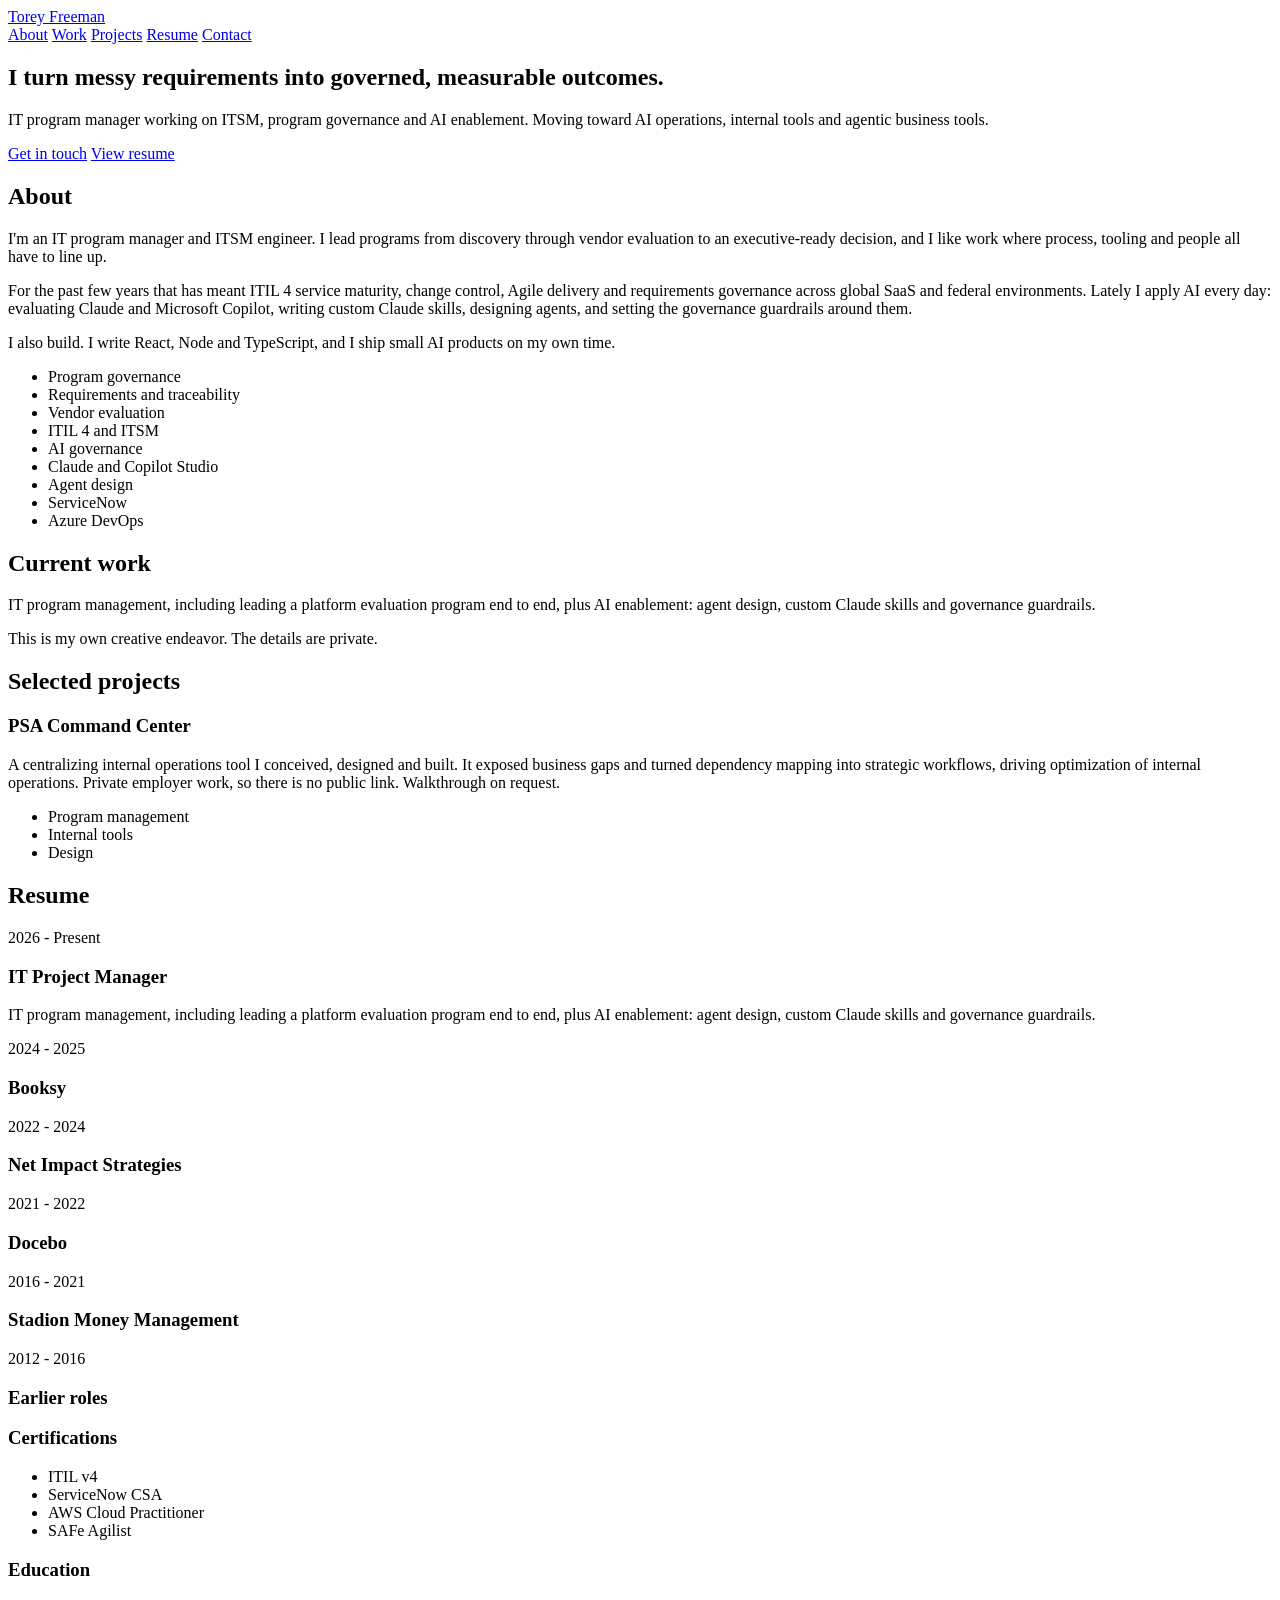
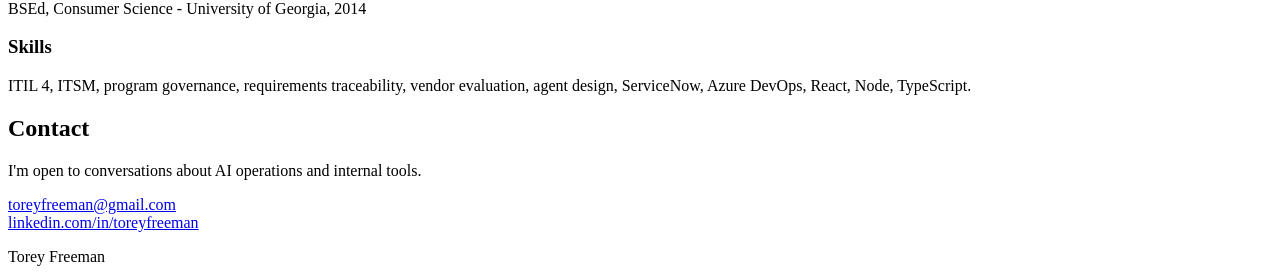
==== index.html @ 152022b4 "Rename 1-index.html to index.html" ====
<!doctype html>
<html lang="en">
<head>
<meta charset="utf-8">
<meta name="viewport" content="width=device-width, initial-scale=1">
<title>Torey Freeman</title>
<meta name="description" content="IT program manager working on ITSM, program governance and AI enablement.">
<link rel="stylesheet" href="style.css">
</head>
<body>
<header class="nav">
  <div class="wrap nav-inner">
    <a class="brand" href="#top">Torey Freeman</a>
    <nav>
      <a href="#about">About</a>
      <a href="#work">Work</a>
      <a href="#projects">Projects</a>
      <a href="#resume">Resume</a>
      <a href="#contact">Contact</a>
    </nav>
  </div>
</header>
<main id="top">
  <section class="hero wrap">
    <h1>I turn messy requirements into governed, measurable outcomes.</h1>
    <p class="lead">IT program manager working on ITSM, program governance and AI enablement. Moving toward AI operations, internal tools and agentic business tools.</p>
    <div class="buttons">
      <a class="btn primary" href="#contact">Get in touch</a>
      <a class="btn" href="#resume">View resume</a>
    </div>
  </section>

  <section id="about" class="wrap">
    <h2>About</h2>
    <p>I'm an IT program manager and ITSM engineer. I lead programs from discovery through vendor evaluation to an executive-ready decision, and I like work where process, tooling and people all have to line up.</p>
    <p>For the past few years that has meant ITIL 4 service maturity, change control, Agile delivery and requirements governance across global SaaS and federal environments. Lately I apply AI every day: evaluating Claude and Microsoft Copilot, writing custom Claude skills, designing agents, and setting the governance guardrails around them.</p>
    <p>I also build. I write React, Node and TypeScript, and I ship small AI products on my own time.</p>
    <ul class="chips">
      <li>Program governance</li><li>Requirements and traceability</li><li>Vendor evaluation</li><li>ITIL 4 and ITSM</li><li>AI governance</li><li>Claude and Copilot Studio</li><li>Agent design</li><li>ServiceNow</li><li>Azure DevOps</li>
    </ul>
  </section>

  <section id="work" class="wrap">
    <h2>Current work</h2>
    <p>IT program management, including leading a platform evaluation program end to end, plus AI enablement: agent design, custom Claude skills and governance guardrails.</p>
    <p>This is my own creative endeavor. The details are private.</p>
  </section>

  <section id="projects" class="wrap">
    <h2>Selected projects</h2>
    <article class="card">
      <h3>PSA Command Center</h3>
      <p>A centralizing internal operations tool I conceived, designed and built. It exposed business gaps and turned dependency mapping into strategic workflows, driving optimization of internal operations. Private employer work, so there is no public link. Walkthrough on request.</p>
      <ul class="chips">
        <li>Program management</li><li>Internal tools</li><li>Design</li>
      </ul>
    </article>
  </section>

  <section id="resume" class="wrap">
    <h2>Resume</h2>
    <div class="role">
      <div class="when">2026 - Present</div>
      <div><h3>IT Project Manager</h3>
      <p>IT program management, including leading a platform evaluation program end to end, plus AI enablement: agent design, custom Claude skills and governance guardrails.</p></div>
    </div>
    <div class="role"><div class="when">2024 - 2025</div><div><h3>Booksy</h3></div></div>
    <div class="role"><div class="when">2022 - 2024</div><div><h3>Net Impact Strategies</h3></div></div>
    <div class="role"><div class="when">2021 - 2022</div><div><h3>Docebo</h3></div></div>
    <div class="role"><div class="when">2016 - 2021</div><div><h3>Stadion Money Management</h3></div></div>
    <div class="role"><div class="when">2012 - 2016</div><div><h3>Earlier roles</h3></div></div>
    <h3 class="sub">Certifications</h3>
    <ul class="chips"><li>ITIL v4</li><li>ServiceNow CSA</li><li>AWS Cloud Practitioner</li><li>SAFe Agilist</li></ul>
    <h3 class="sub">Education</h3>
    <p>BSEd, Consumer Science - University of Georgia, 2014</p>
    <h3 class="sub">Skills</h3>
    <p>ITIL 4, ITSM, program governance, requirements traceability, vendor evaluation, agent design, ServiceNow, Azure DevOps, React, Node, TypeScript.</p>
  </section>

  <section id="contact" class="wrap">
    <h2>Contact</h2>
    <p>I'm open to conversations about AI operations and internal tools.</p>
    <p><a href="mailto:toreyfreeman@gmail.com">toreyfreeman@gmail.com</a><br>
    <a href="https://www.linkedin.com/in/toreyfreeman">linkedin.com/in/toreyfreeman</a></p>
  </section>
</main>
<footer class="wrap foot">Torey Freeman</footer>
</body>
</html>
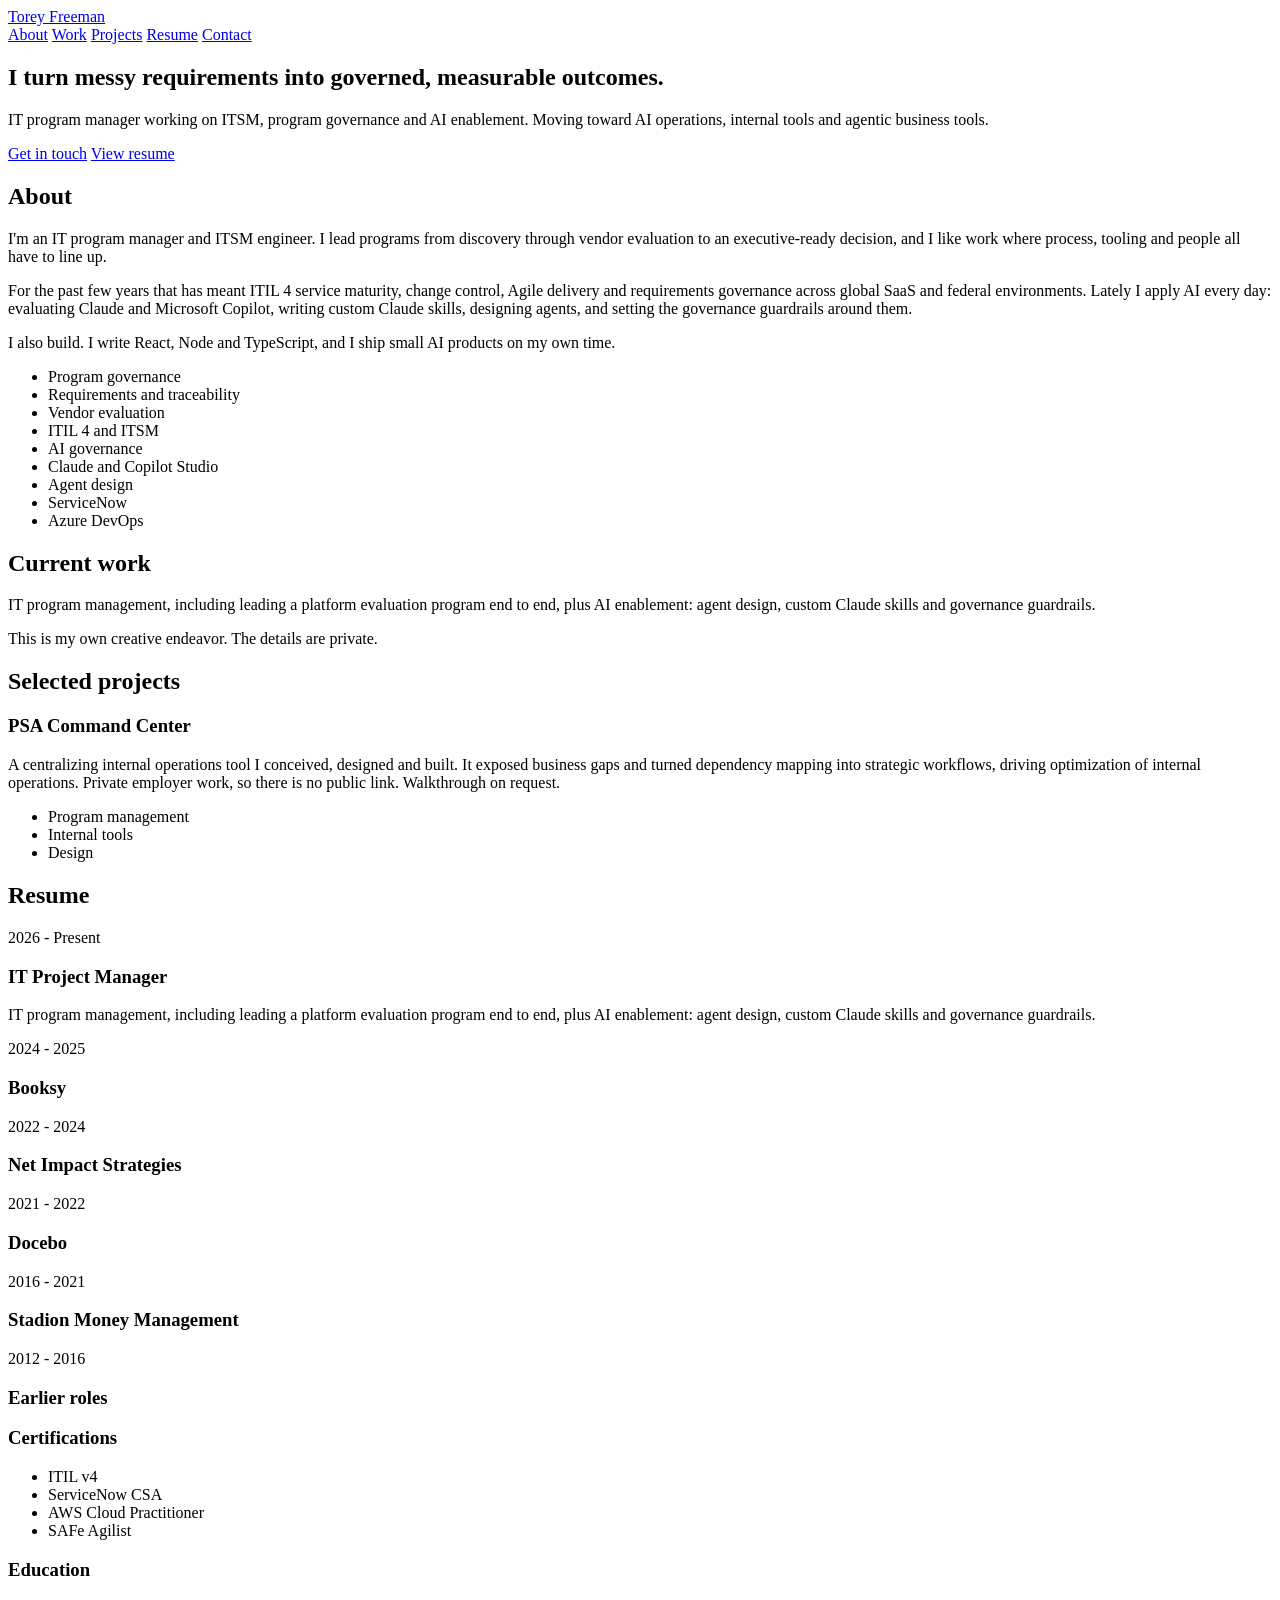
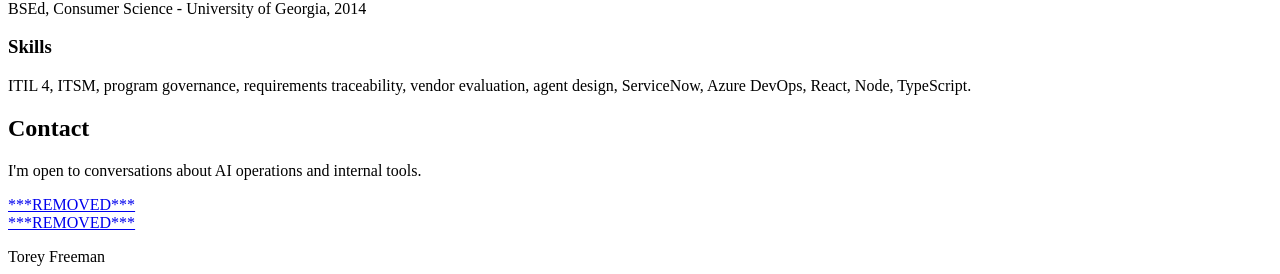
==== commit b1629c19: "Rename 1-index.html to index.html" ====
--- a/index.html
+++ b/index.html
@@ -80,8 +80,8 @@
   <section id="contact" class="wrap">
     <h2>Contact</h2>
     <p>I'm open to conversations about AI operations and internal tools.</p>
-    <p><a href="mailto:toreyfreeman@gmail.com">toreyfreeman@gmail.com</a><br>
-    <a href="https://www.linkedin.com/in/toreyfreeman">linkedin.com/in/toreyfreeman</a></p>
+    <p><a href="mailto:***REMOVED***">***REMOVED***</a><br>
+    <a href="***REMOVED***">***REMOVED***</a></p>
   </section>
 </main>
 <footer class="wrap foot">Torey Freeman</footer>
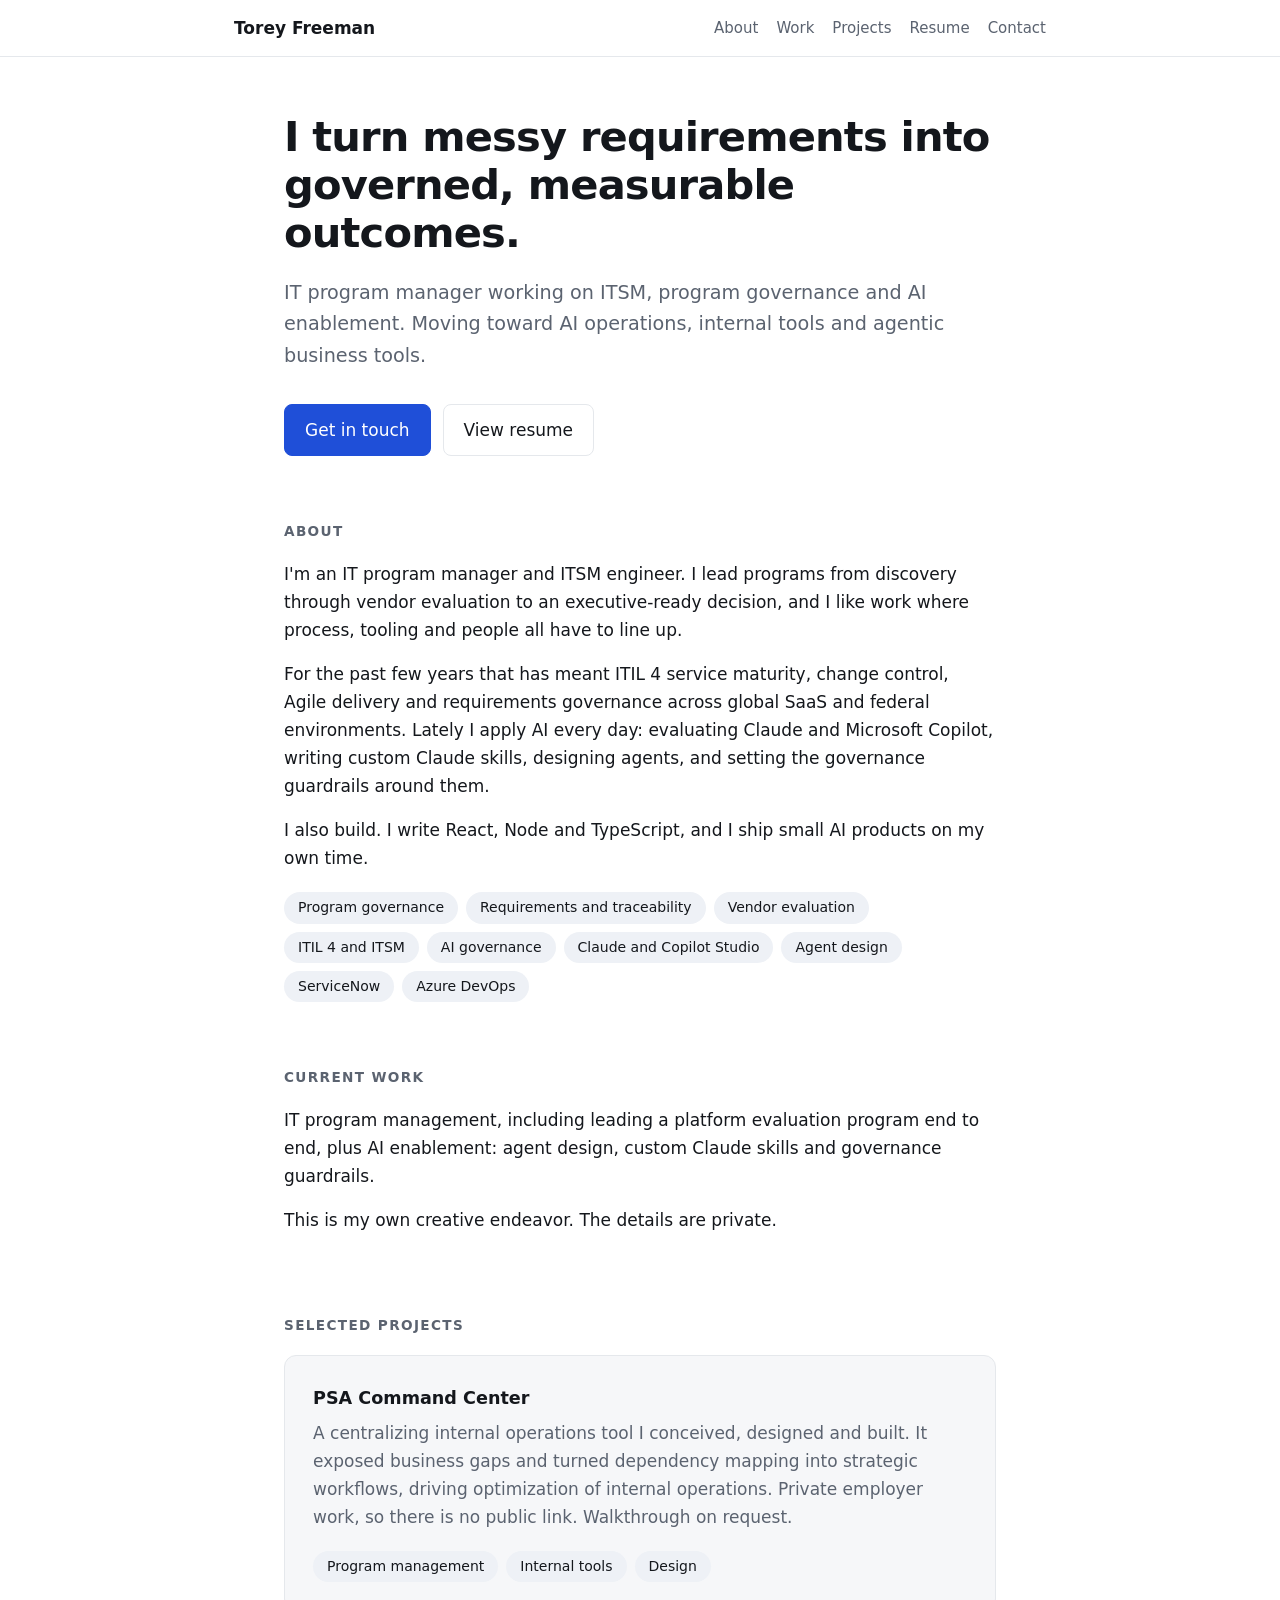
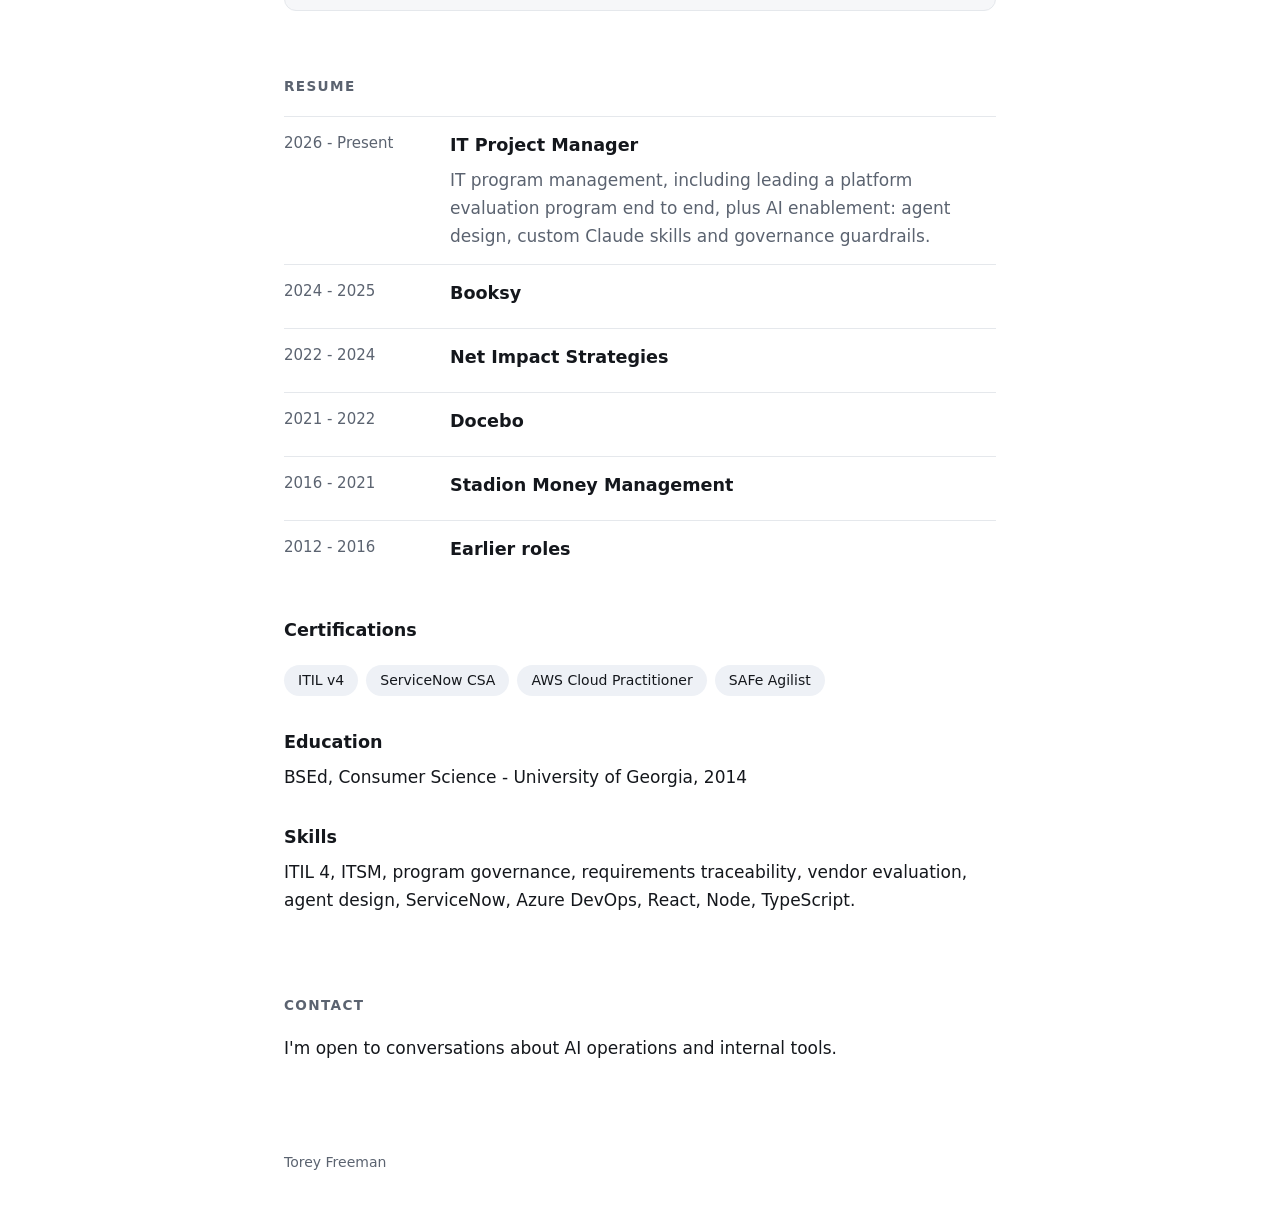
==== commit 31825a91: "Remove public email and LinkedIn contact links Removed email and LinkedIn links from the contact sec" ====
--- a/index.html
+++ b/index.html
@@ -80,8 +80,6 @@
   <section id="contact" class="wrap">
     <h2>Contact</h2>
     <p>I'm open to conversations about AI operations and internal tools.</p>
-    <p><a href="mailto:***REMOVED***">***REMOVED***</a><br>
-    <a href="***REMOVED***">***REMOVED***</a></p>
   </section>
 </main>
 <footer class="wrap foot">Torey Freeman</footer>
--- a/style.css
+++ b/style.css
@@ -0,0 +1,33 @@
+:root{--bg:#fff;--fg:#14171c;--muted:#5b6370;--line:#e5e8ec;--card:#f6f7f9;--accent:#1f4fd8;--chip:#eef1f6}
+@media (prefers-color-scheme:dark){:root{--bg:#0f1114;--fg:#e8eaee;--muted:#9aa2af;--line:#252a31;--card:#171a1f;--accent:#7da2ff;--chip:#1e232a}}
+*{box-sizing:border-box}
+html{scroll-behavior:smooth}
+body{margin:0;background:var(--bg);color:var(--fg);font:17px/1.65 system-ui,-apple-system,"Segoe UI",Roboto,sans-serif}
+.wrap{max-width:760px;margin:0 auto;padding:0 24px}
+a{color:var(--accent)}
+.nav{position:sticky;top:0;background:var(--bg);border-bottom:1px solid var(--line);z-index:5}
+.nav-inner{display:flex;justify-content:space-between;align-items:center;gap:16px;padding-top:14px;padding-bottom:14px;max-width:860px}
+.brand{font-weight:600;color:var(--fg);text-decoration:none;white-space:nowrap}
+nav{display:flex;gap:18px;flex-wrap:wrap;justify-content:flex-end}
+nav a{color:var(--muted);text-decoration:none;font-size:15px}
+nav a:hover{color:var(--fg)}
+.hero{padding-top:96px;padding-bottom:48px}
+h1{font-size:2.6rem;line-height:1.15;letter-spacing:-.02em;margin:0 0 20px}
+.lead{font-size:1.2rem;color:var(--muted);margin:0 0 32px}
+.buttons{display:flex;gap:12px;flex-wrap:wrap}
+.btn{display:inline-block;padding:11px 20px;border:1px solid var(--line);border-radius:8px;color:var(--fg);text-decoration:none;font-weight:500}
+.btn.primary{background:var(--accent);border-color:var(--accent);color:var(--bg)}
+section.wrap{padding-top:56px;padding-bottom:8px}
+h2{font-size:.85rem;text-transform:uppercase;letter-spacing:.1em;color:var(--muted);margin:0 0 18px}
+h3{font-size:1.1rem;margin:0 0 6px}
+h3.sub{margin-top:32px}
+p{margin:0 0 16px}
+.chips{list-style:none;padding:0;margin:20px 0 0;display:flex;flex-wrap:wrap;gap:8px}
+.chips li{background:var(--chip);border-radius:999px;padding:4px 14px;font-size:14px}
+.card{background:var(--card);border:1px solid var(--line);border-radius:12px;padding:28px}
+.card p{color:var(--muted)}
+.role{display:grid;grid-template-columns:150px 1fr;gap:16px;padding:14px 0;border-top:1px solid var(--line)}
+.role .when{color:var(--muted);font-size:15px}
+.role p{margin:4px 0 0;color:var(--muted)}
+.foot{padding-top:64px;padding-bottom:48px;color:var(--muted);font-size:14px}
+@media (max-width:600px){h1{font-size:2rem}.hero{padding-top:56px}.role{grid-template-columns:1fr;gap:2px}.nav-inner{flex-direction:column;align-items:flex-start;gap:6px}nav{justify-content:flex-start;gap:14px}}
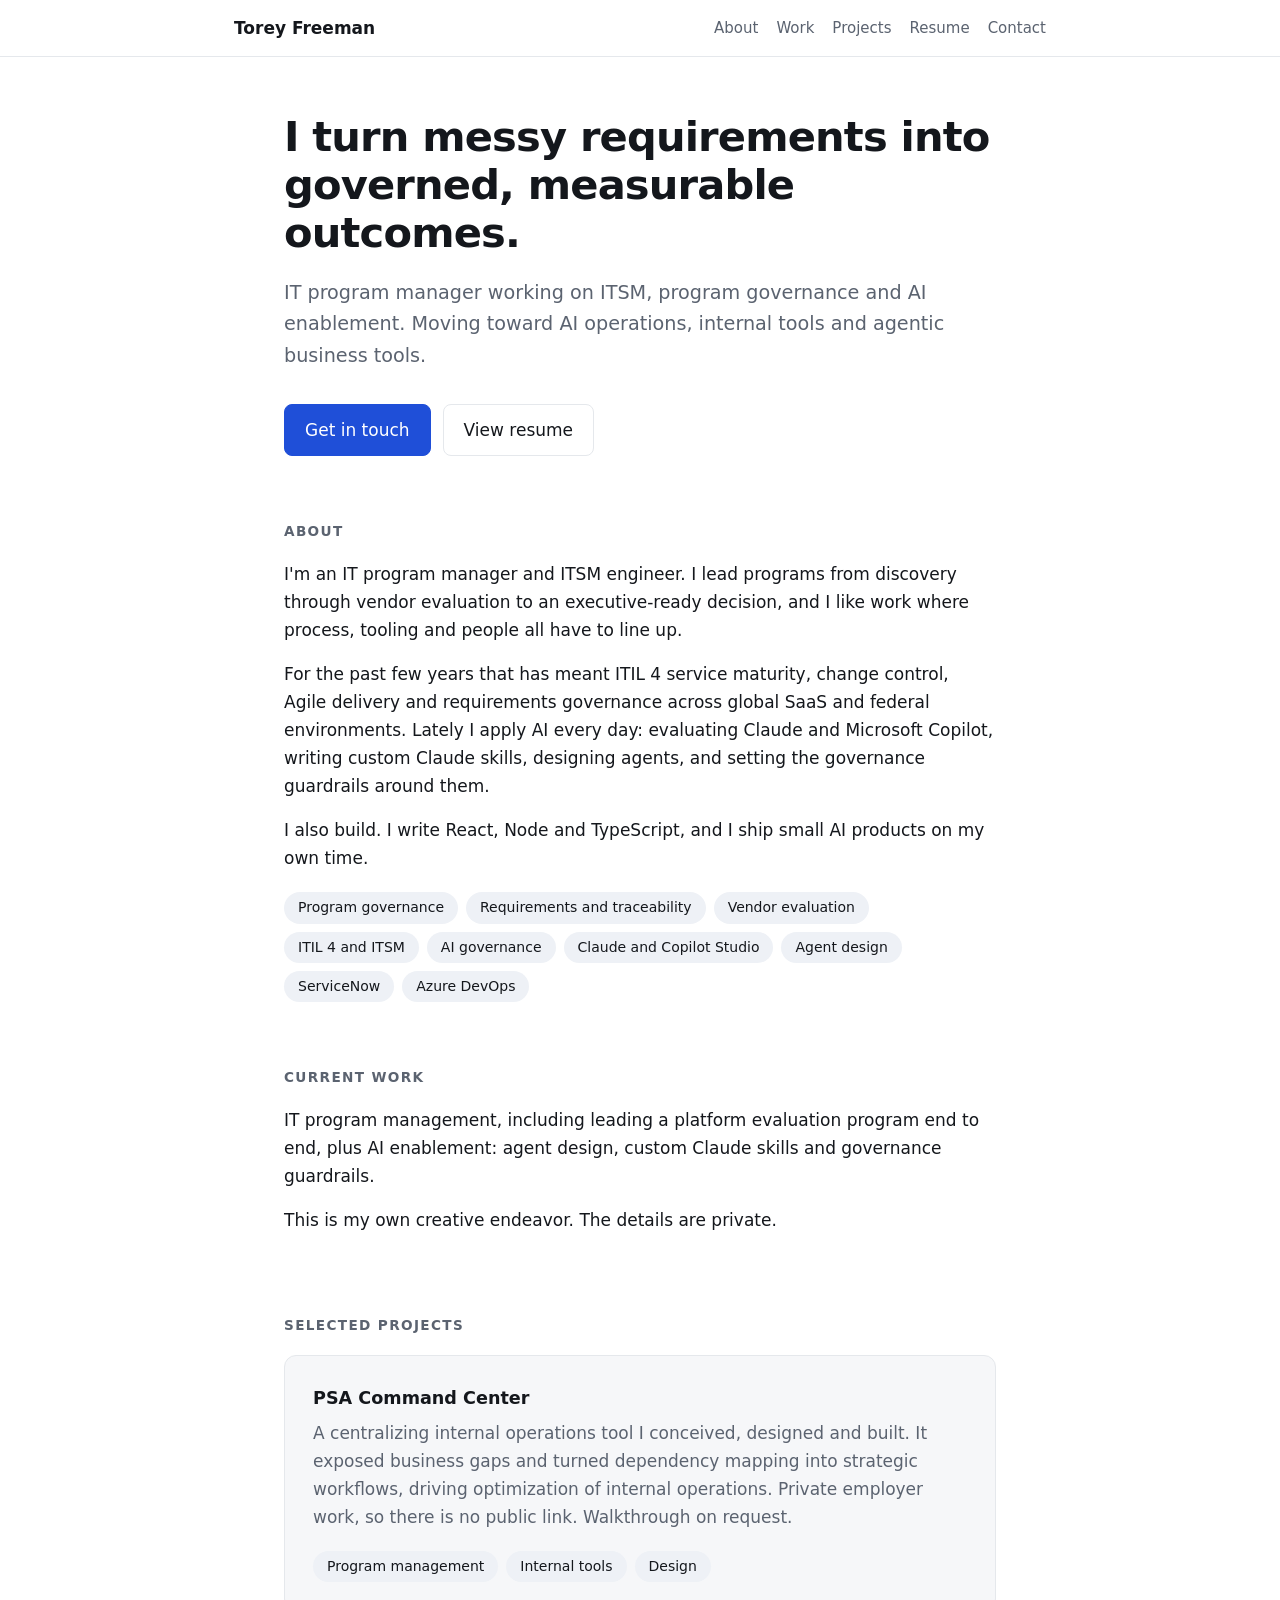
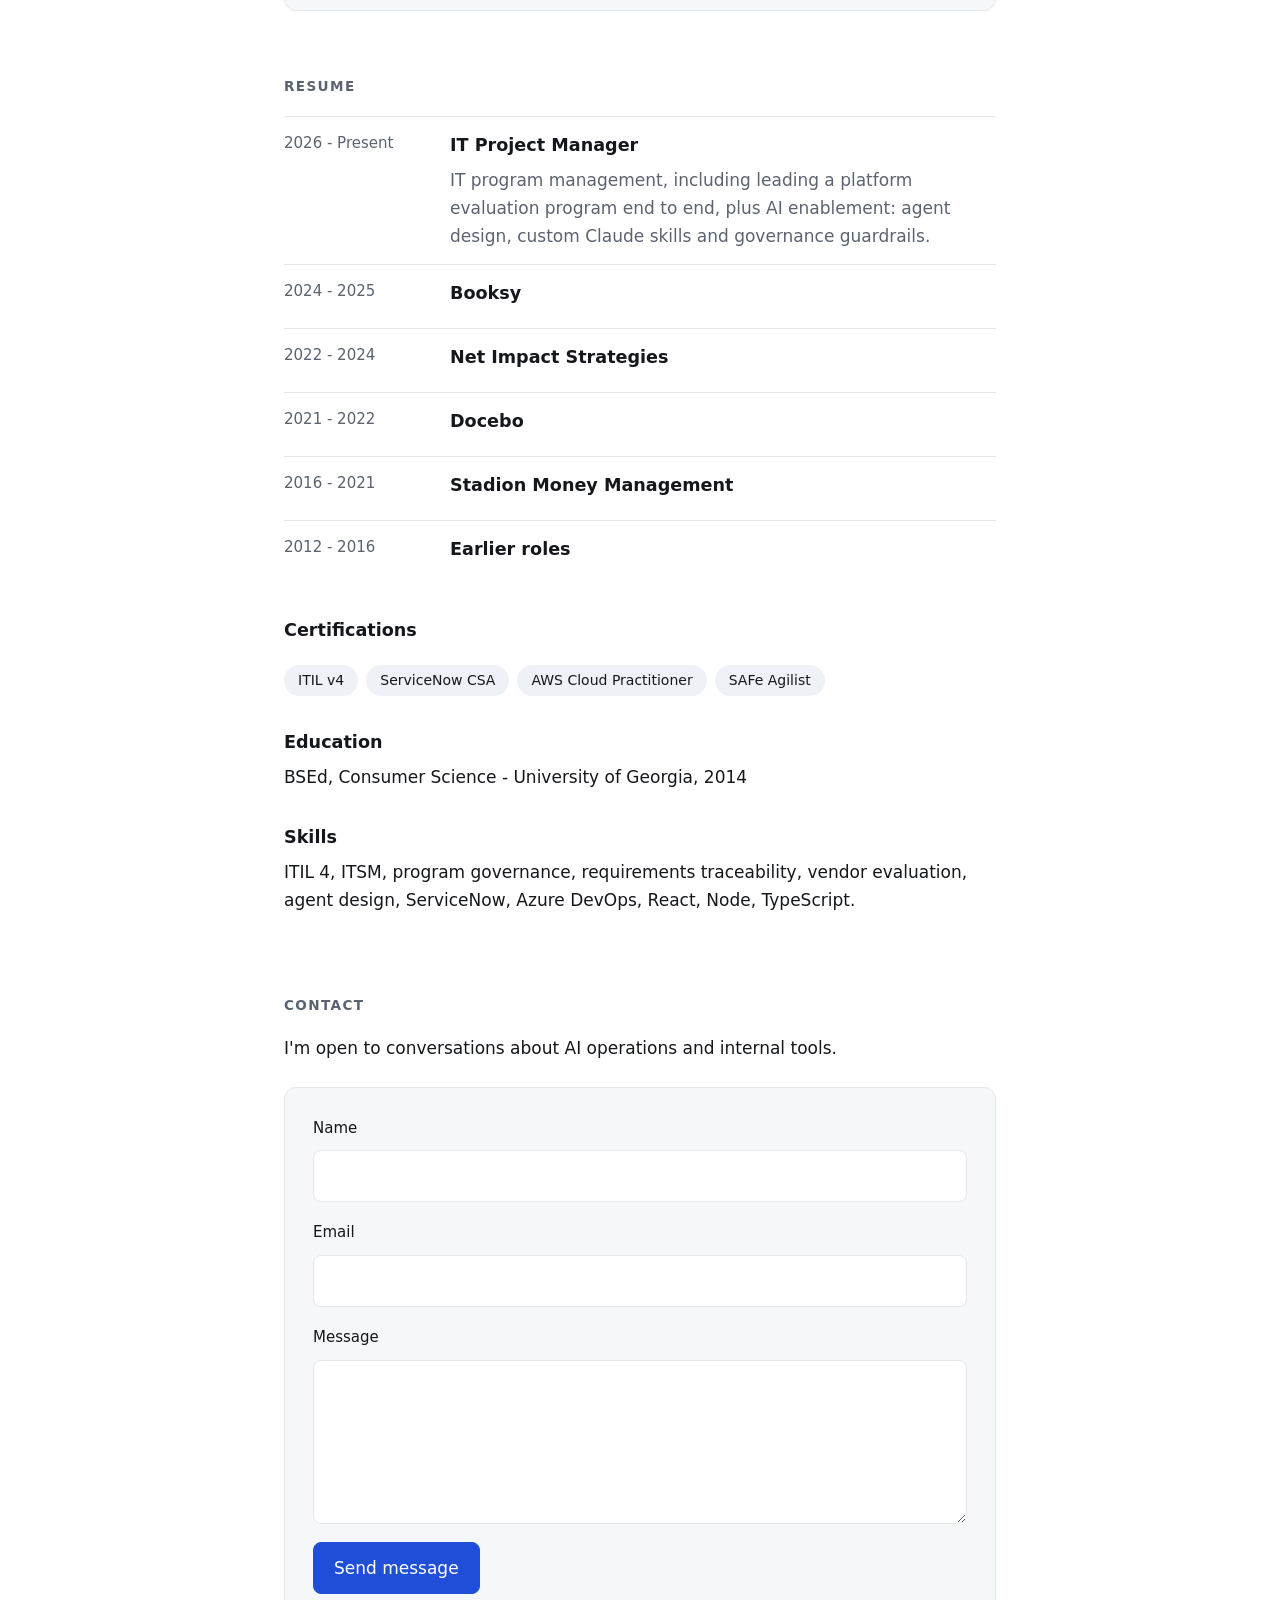
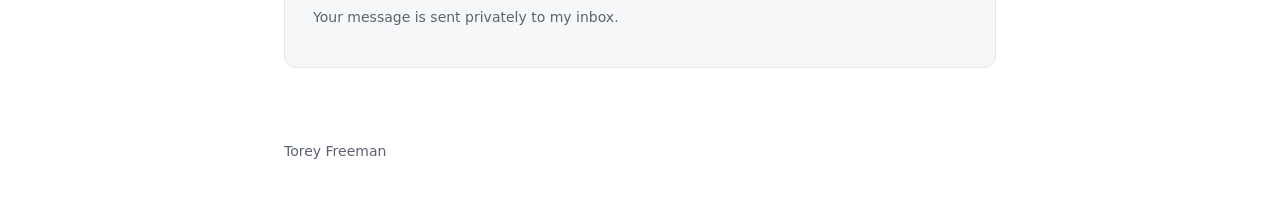
==== commit 323facc4: "Add private contact form" ====
--- a/index.html
+++ b/index.html
@@ -6,6 +6,17 @@
 <title>Torey Freeman</title>
 <meta name="description" content="IT program manager working on ITSM, program governance and AI enablement.">
 <link rel="stylesheet" href="style.css">
+<style>
+.contact-form{display:grid;gap:10px;margin-top:24px}
+.contact-form label{font-size:15px;font-weight:500}
+.contact-form input:not([type=hidden]):not([type=checkbox]),.contact-form textarea{width:100%;padding:11px 14px;border:1px solid var(--line);border-radius:8px;background:var(--bg);color:var(--fg);font:inherit;margin-bottom:8px}
+.contact-form textarea{resize:vertical;min-height:140px}
+.contact-form input:focus-visible,.contact-form textarea:focus-visible,.contact-form button:focus-visible{outline:2px solid var(--accent);outline-offset:3px}
+.contact-form button{justify-self:start;font:inherit;cursor:pointer}
+.contact-form button:disabled{opacity:.65;cursor:wait}
+.contact-form .form-note{font-size:14px;color:var(--muted);margin:2px 0 0}
+#form-status{margin:0}
+</style>
 </head>
 <body>
 <header class="nav">
@@ -80,8 +91,48 @@
   <section id="contact" class="wrap">
     <h2>Contact</h2>
     <p>I'm open to conversations about AI operations and internal tools.</p>
+    <form id="contact-form" class="card contact-form" action="/api/contact" method="POST">
+      <input type="checkbox" name="botcheck" tabindex="-1" aria-hidden="true" style="display:none">
+      <label for="contact-name">Name</label>
+      <input id="contact-name" name="name" autocomplete="name" maxlength="120" required>
+      <label for="contact-email">Email</label>
+      <input id="contact-email" type="email" name="email" autocomplete="email" maxlength="254" required>
+      <label for="contact-message">Message</label>
+      <textarea id="contact-message" name="message" rows="5" maxlength="5000" required></textarea>
+      <button class="btn primary" type="submit">Send message</button>
+      <p class="form-note">Your message is sent privately to my inbox.</p>
+      <p id="form-status" role="status" aria-live="polite"></p>
+    </form>
+
   </section>
 </main>
 <footer class="wrap foot">Torey Freeman</footer>
+<script>
+const form = document.getElementById('contact-form');
+form.addEventListener('submit', async (event) => {
+  event.preventDefault();
+  const button = form.querySelector('button');
+  const status = document.getElementById('form-status');
+  button.disabled = true;
+  status.textContent = 'Sending...';
+  const data = Object.fromEntries(new FormData(form));
+  delete data.redirect;
+  try {
+    const response = await fetch(form.action, {
+      method: 'POST',
+      headers: {'Content-Type': 'application/json', 'Accept': 'application/json'},
+      body: JSON.stringify(data)
+    });
+    const result = await response.json();
+    if (!response.ok || !result.success) throw new Error('Submission failed');
+    form.reset();
+    status.textContent = 'Thanks, your message has been sent.';
+  } catch (error) {
+    status.textContent = 'Your message could not be sent. Please try again in a moment.';
+  } finally {
+    button.disabled = false;
+  }
+});
+</script>
 </body>
 </html>
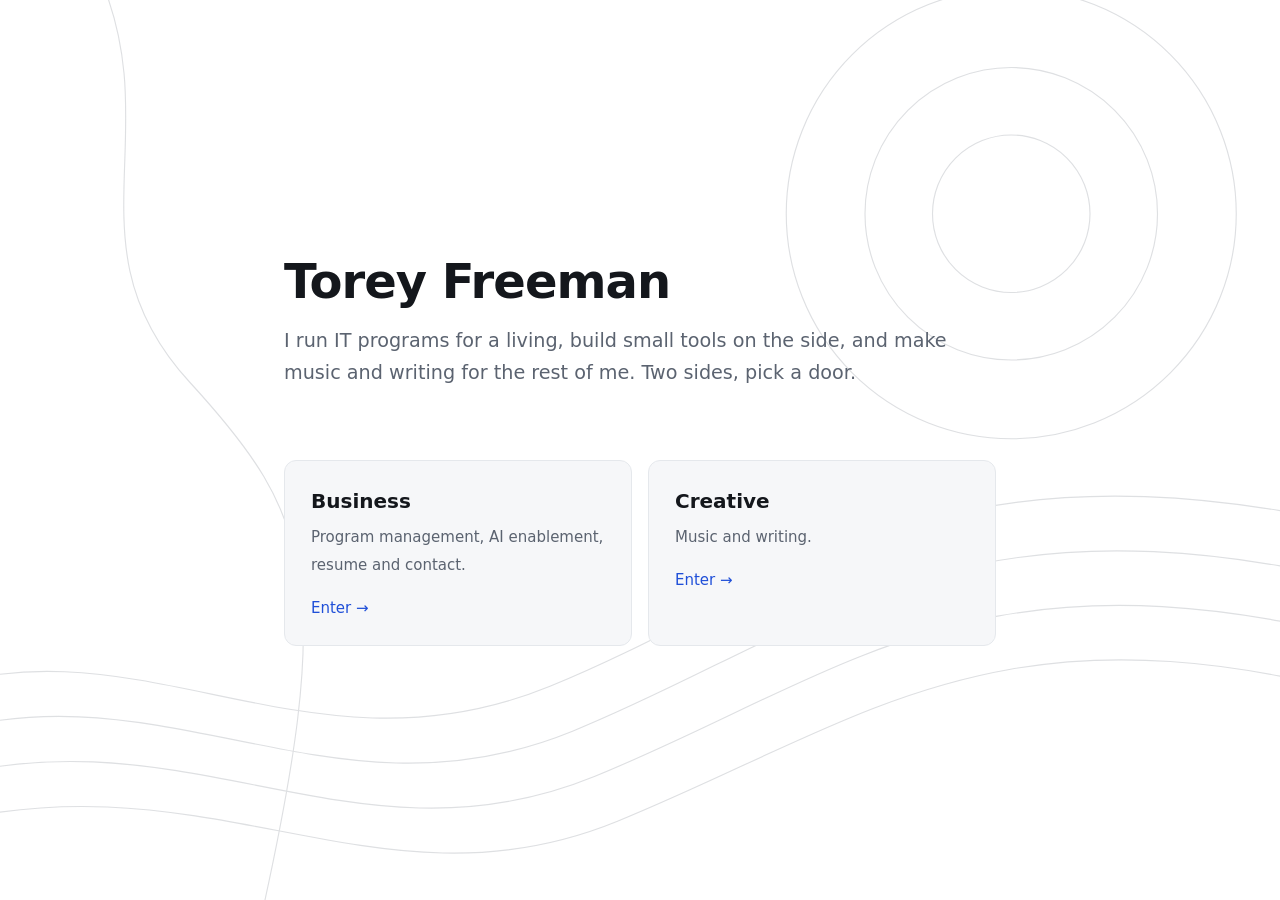
==== commit 249cdf38: "Update index.html Updated the meta description and modified the content structure of the index.html " ====
--- a/index.html
+++ b/index.html
@@ -4,135 +4,18 @@
 <meta charset="utf-8">
 <meta name="viewport" content="width=device-width, initial-scale=1">
 <title>Torey Freeman</title>
-<meta name="description" content="IT program manager working on ITSM, program governance and AI enablement.">
+<meta name="description" content="Torey Freeman. Business and creative work.">
 <link rel="stylesheet" href="style.css">
-<style>
-.contact-form{display:grid;gap:10px;margin-top:24px}
-.contact-form label{font-size:15px;font-weight:500}
-.contact-form input:not([type=hidden]):not([type=checkbox]),.contact-form textarea{width:100%;padding:11px 14px;border:1px solid var(--line);border-radius:8px;background:var(--bg);color:var(--fg);font:inherit;margin-bottom:8px}
-.contact-form textarea{resize:vertical;min-height:140px}
-.contact-form input:focus-visible,.contact-form textarea:focus-visible,.contact-form button:focus-visible{outline:2px solid var(--accent);outline-offset:3px}
-.contact-form button{justify-self:start;font:inherit;cursor:pointer}
-.contact-form button:disabled{opacity:.65;cursor:wait}
-.contact-form .form-note{font-size:14px;color:var(--muted);margin:2px 0 0}
-#form-status{margin:0}
-</style>
 </head>
 <body>
-<header class="nav">
-  <div class="wrap nav-inner">
-    <a class="brand" href="#top">Torey Freeman</a>
-    <nav>
-      <a href="#about">About</a>
-      <a href="#work">Work</a>
-      <a href="#projects">Projects</a>
-      <a href="#resume">Resume</a>
-      <a href="#contact">Contact</a>
-    </nav>
+<svg class="lines" viewBox="0 0 1200 800" preserveAspectRatio="xMidYMid slice" aria-hidden="true" focusable="false" fill="none" stroke="currentColor" stroke-width="1" vector-effect="non-scaling-stroke"><path d="M-50 620C150 540 300 700 520 610S860 380 1250 470"/><path d="M-50 660C170 580 320 740 540 650S880 430 1250 520"/><path d="M-50 700C190 620 340 780 560 690S900 480 1250 570"/><path d="M-50 740C210 660 360 820 580 730S920 530 1250 620"/><circle cx="930" cy="190" r="70"/><circle cx="930" cy="190" r="130"/><circle cx="930" cy="190" r="200"/><path d="M120 -20C180 120 90 220 200 340S330 520 260 830"/></svg>
+<main class="wrap intro">
+  <h1>Torey Freeman</h1>
+  <p class="lead">I run IT programs for a living, build small tools on the side, and make music and writing for the rest of me. Two sides, pick a door.</p>
+  <div class="doors">
+    <a class="door" href="business.html"><strong>Business</strong><span>Program management, AI enablement, resume and contact.</span><em>Enter &rarr;</em></a>
+    <a class="door" href="creative.html"><strong>Creative</strong><span>Music and writing.</span><em>Enter &rarr;</em></a>
   </div>
-</header>
-<main id="top">
-  <section class="hero wrap">
-    <h1>I turn messy requirements into governed, measurable outcomes.</h1>
-    <p class="lead">IT program manager working on ITSM, program governance and AI enablement. Moving toward AI operations, internal tools and agentic business tools.</p>
-    <div class="buttons">
-      <a class="btn primary" href="#contact">Get in touch</a>
-      <a class="btn" href="#resume">View resume</a>
-    </div>
-  </section>
-
-  <section id="about" class="wrap">
-    <h2>About</h2>
-    <p>I'm an IT program manager and ITSM engineer. I lead programs from discovery through vendor evaluation to an executive-ready decision, and I like work where process, tooling and people all have to line up.</p>
-    <p>For the past few years that has meant ITIL 4 service maturity, change control, Agile delivery and requirements governance across global SaaS and federal environments. Lately I apply AI every day: evaluating Claude and Microsoft Copilot, writing custom Claude skills, designing agents, and setting the governance guardrails around them.</p>
-    <p>I also build. I write React, Node and TypeScript, and I ship small AI products on my own time.</p>
-    <ul class="chips">
-      <li>Program governance</li><li>Requirements and traceability</li><li>Vendor evaluation</li><li>ITIL 4 and ITSM</li><li>AI governance</li><li>Claude and Copilot Studio</li><li>Agent design</li><li>ServiceNow</li><li>Azure DevOps</li>
-    </ul>
-  </section>
-
-  <section id="work" class="wrap">
-    <h2>Current work</h2>
-    <p>IT program management, including leading a platform evaluation program end to end, plus AI enablement: agent design, custom Claude skills and governance guardrails.</p>
-    <p>This is my own creative endeavor. The details are private.</p>
-  </section>
-
-  <section id="projects" class="wrap">
-    <h2>Selected projects</h2>
-    <article class="card">
-      <h3>PSA Command Center</h3>
-      <p>A centralizing internal operations tool I conceived, designed and built. It exposed business gaps and turned dependency mapping into strategic workflows, driving optimization of internal operations. Private employer work, so there is no public link. Walkthrough on request.</p>
-      <ul class="chips">
-        <li>Program management</li><li>Internal tools</li><li>Design</li>
-      </ul>
-    </article>
-  </section>
-
-  <section id="resume" class="wrap">
-    <h2>Resume</h2>
-    <div class="role">
-      <div class="when">2026 - Present</div>
-      <div><h3>IT Project Manager</h3>
-      <p>IT program management, including leading a platform evaluation program end to end, plus AI enablement: agent design, custom Claude skills and governance guardrails.</p></div>
-    </div>
-    <div class="role"><div class="when">2024 - 2025</div><div><h3>Booksy</h3></div></div>
-    <div class="role"><div class="when">2022 - 2024</div><div><h3>Net Impact Strategies</h3></div></div>
-    <div class="role"><div class="when">2021 - 2022</div><div><h3>Docebo</h3></div></div>
-    <div class="role"><div class="when">2016 - 2021</div><div><h3>Stadion Money Management</h3></div></div>
-    <div class="role"><div class="when">2012 - 2016</div><div><h3>Earlier roles</h3></div></div>
-    <h3 class="sub">Certifications</h3>
-    <ul class="chips"><li>ITIL v4</li><li>ServiceNow CSA</li><li>AWS Cloud Practitioner</li><li>SAFe Agilist</li></ul>
-    <h3 class="sub">Education</h3>
-    <p>BSEd, Consumer Science - University of Georgia, 2014</p>
-    <h3 class="sub">Skills</h3>
-    <p>ITIL 4, ITSM, program governance, requirements traceability, vendor evaluation, agent design, ServiceNow, Azure DevOps, React, Node, TypeScript.</p>
-  </section>
-
-  <section id="contact" class="wrap">
-    <h2>Contact</h2>
-    <p>I'm open to conversations about AI operations and internal tools.</p>
-    <form id="contact-form" class="card contact-form" action="/api/contact" method="POST">
-      <input type="checkbox" name="botcheck" tabindex="-1" aria-hidden="true" style="display:none">
-      <label for="contact-name">Name</label>
-      <input id="contact-name" name="name" autocomplete="name" maxlength="120" required>
-      <label for="contact-email">Email</label>
-      <input id="contact-email" type="email" name="email" autocomplete="email" maxlength="254" required>
-      <label for="contact-message">Message</label>
-      <textarea id="contact-message" name="message" rows="5" maxlength="5000" required></textarea>
-      <button class="btn primary" type="submit">Send message</button>
-      <p class="form-note">Your message is sent privately to my inbox.</p>
-      <p id="form-status" role="status" aria-live="polite"></p>
-    </form>
-
-  </section>
 </main>
-<footer class="wrap foot">Torey Freeman</footer>
-<script>
-const form = document.getElementById('contact-form');
-form.addEventListener('submit', async (event) => {
-  event.preventDefault();
-  const button = form.querySelector('button');
-  const status = document.getElementById('form-status');
-  button.disabled = true;
-  status.textContent = 'Sending...';
-  const data = Object.fromEntries(new FormData(form));
-  delete data.redirect;
-  try {
-    const response = await fetch(form.action, {
-      method: 'POST',
-      headers: {'Content-Type': 'application/json', 'Accept': 'application/json'},
-      body: JSON.stringify(data)
-    });
-    const result = await response.json();
-    if (!response.ok || !result.success) throw new Error('Submission failed');
-    form.reset();
-    status.textContent = 'Thanks, your message has been sent.';
-  } catch (error) {
-    status.textContent = 'Your message could not be sent. Please try again in a moment.';
-  } finally {
-    button.disabled = false;
-  }
-});
-</script>
 </body>
 </html>
--- a/style.css
+++ b/style.css
@@ -31,3 +31,20 @@
 .role p{margin:4px 0 0;color:var(--muted)}
 .foot{padding-top:64px;padding-bottom:48px;color:var(--muted);font-size:14px}
 @media (max-width:600px){h1{font-size:2rem}.hero{padding-top:56px}.role{grid-template-columns:1fr;gap:2px}.nav-inner{flex-direction:column;align-items:flex-start;gap:6px}nav{justify-content:flex-start;gap:14px}}
+.lines{position:fixed;inset:0;width:100%;height:100%;z-index:-1;pointer-events:none;color:var(--muted);opacity:.2}
+@media (prefers-color-scheme:dark){.lines{opacity:.16}}
+.nav{background:color-mix(in srgb,var(--bg) 88%,transparent);backdrop-filter:blur(6px)}
+.intro{min-height:100vh;display:flex;flex-direction:column;justify-content:center;padding-top:48px;padding-bottom:48px}
+.intro h1{font-size:3rem;margin-bottom:16px}
+.doors{display:grid;grid-template-columns:1fr 1fr;gap:16px;margin-top:40px}
+.door{display:block;background:var(--card);border:1px solid var(--line);border-radius:12px;padding:24px 26px;color:var(--fg);text-decoration:none;transition:border-color .2s}
+.door:hover,.door:focus-visible{border-color:var(--accent)}
+.door:focus-visible{outline:2px solid var(--accent);outline-offset:3px}
+.door strong{display:block;font-size:1.25rem;margin-bottom:4px}
+.door span{color:var(--muted);font-size:15px}
+.door em{display:block;margin-top:18px;font-style:normal;color:var(--accent);font-size:15px}
+.page-head{padding-top:72px;padding-bottom:16px}
+.page-head h1{font-size:2.2rem}
+.quote{color:var(--muted);font-style:italic;margin:0 0 28px}
+@media (max-width:600px){.doors{grid-template-columns:1fr}.intro h1{font-size:2.3rem}.page-head{padding-top:40px}}
+@media (prefers-reduced-motion:reduce){.door{transition:none}html{scroll-behavior:auto}}
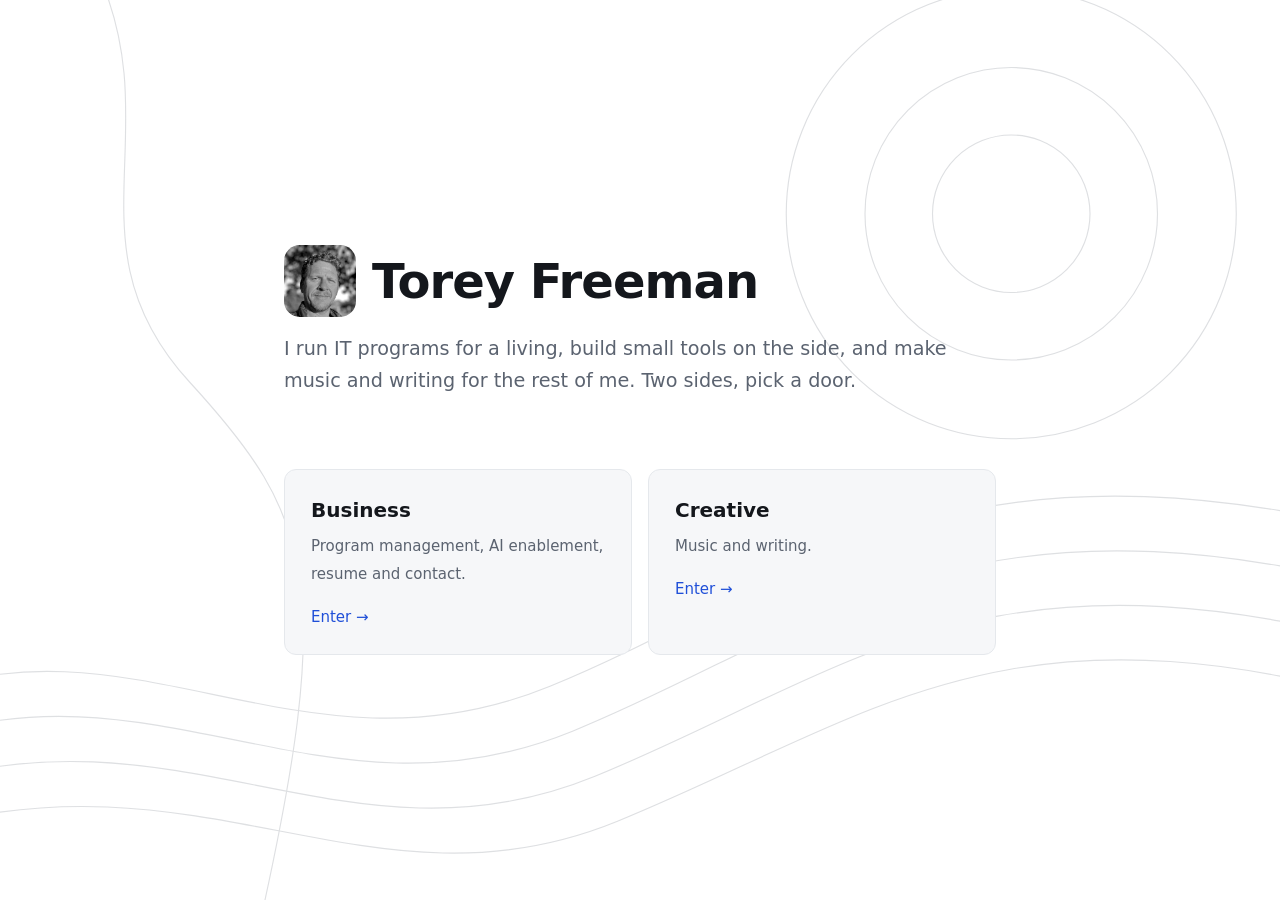
==== commit 287f4215: "Update index.html" ====
--- a/index.html
+++ b/index.html
@@ -10,7 +10,7 @@
 <body>
 <svg class="lines" viewBox="0 0 1200 800" preserveAspectRatio="xMidYMid slice" aria-hidden="true" focusable="false" fill="none" stroke="currentColor" stroke-width="1" vector-effect="non-scaling-stroke"><path d="M-50 620C150 540 300 700 520 610S860 380 1250 470"/><path d="M-50 660C170 580 320 740 540 650S880 430 1250 520"/><path d="M-50 700C190 620 340 780 560 690S900 480 1250 570"/><path d="M-50 740C210 660 360 820 580 730S920 530 1250 620"/><circle cx="930" cy="190" r="70"/><circle cx="930" cy="190" r="130"/><circle cx="930" cy="190" r="200"/><path d="M120 -20C180 120 90 220 200 340S330 520 260 830"/></svg>
 <main class="wrap intro">
-  <h1>Torey Freeman</h1>
+  <h1 class="name"><img class="avatar" src="6-torey.jpg" alt="Black and white portrait of Torey Freeman" width="72" height="72"><span>Torey Freeman</span></h1>
   <p class="lead">I run IT programs for a living, build small tools on the side, and make music and writing for the rest of me. Two sides, pick a door.</p>
   <div class="doors">
     <a class="door" href="business.html"><strong>Business</strong><span>Program management, AI enablement, resume and contact.</span><em>Enter &rarr;</em></a>
--- a/style.css
+++ b/style.css
@@ -48,3 +48,15 @@
 .quote{color:var(--muted);font-style:italic;margin:0 0 28px}
 @media (max-width:600px){.doors{grid-template-columns:1fr}.intro h1{font-size:2.3rem}.page-head{padding-top:40px}}
 @media (prefers-reduced-motion:reduce){.door{transition:none}html{scroll-behavior:auto}}
+.tipjar{display:flex;flex-direction:column;align-items:center;text-align:center}
+html{scroll-padding-top:70px}
+
+/* avatar */
+.avatar{border-radius:50%;object-fit:cover;filter:grayscale(1);display:block;flex:none}
+.brand{display:inline-flex;align-items:center;gap:10px}
+.brand .avatar{width:32px;height:32px}
+.intro h1.name{display:flex;align-items:center;gap:16px}
+.intro h1.name .avatar{width:72px;height:72px}
+@media (max-width:600px){.intro h1.name .avatar{width:56px;height:56px}.intro h1.name{gap:12px}}
+.avatar{border-radius:22%}
+.brand .avatar{border-radius:8px}
